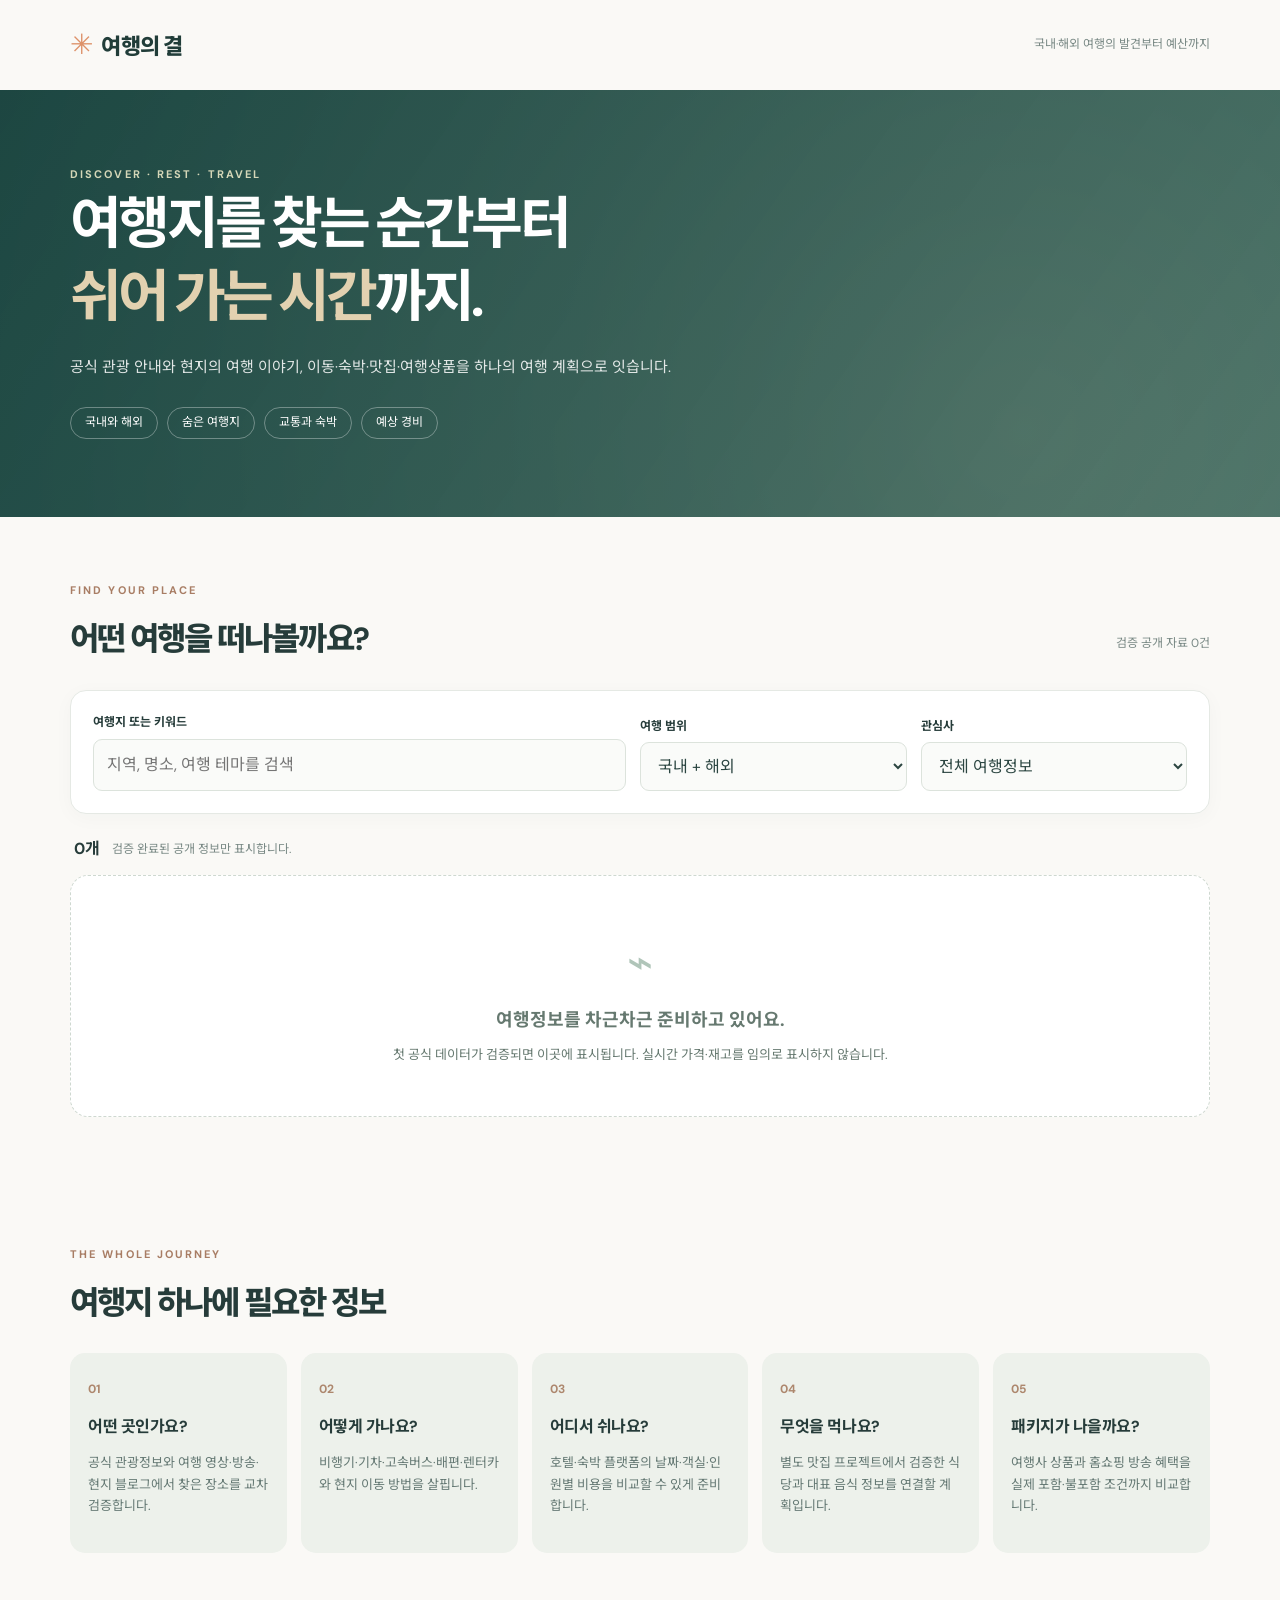
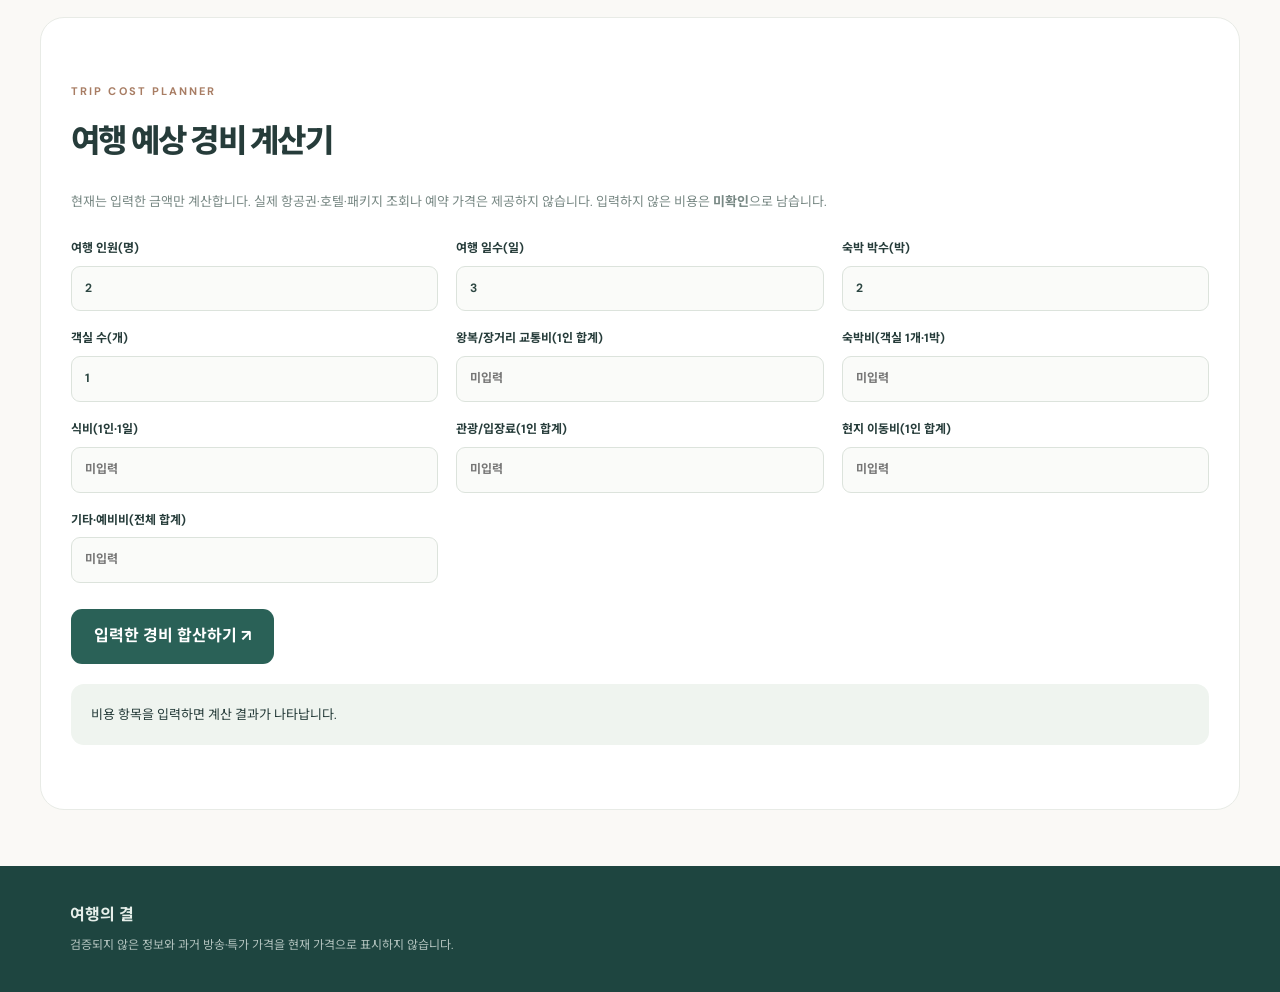
==== index.html @ ae29f983 "Build responsive travel discovery UI with honest budget calculator" ====
<!doctype html>
<html lang="ko">
<head>
  <meta charset="utf-8">
  <meta name="viewport" content="width=device-width,initial-scale=1">
  <meta name="theme-color" content="#f6f5f0">
  <meta name="description" content="국내·해외 여행지, 쉼과 휴식, 교통·숙박·패키지·맛집을 한 동선으로 탐색하는 여행정보 서비스 준비 화면입니다.">
  <title>여행의 결 | 여행·관광·쉼·휴식</title>
  <link rel="stylesheet" href="./styles.css">
  <script type="module" src="./app.js"></script>
</head>
<body>
  <header class="sitebar">
    <a class="brand" href="./" aria-label="여행의 결 홈"><span class="brand-mark">✳</span> 여행의 결</a>
    <span class="muted small">국내·해외 여행의 발견부터 예산까지</span>
  </header>
  <main>
    <section class="hero">
      <div class="hero-inner">
        <span class="eyebrow">DISCOVER · REST · TRAVEL</span>
        <h1>여행지를 찾는 순간부터<br><em>쉬어 가는 시간</em>까지.</h1>
        <p>공식 관광 안내와 현지의 여행 이야기, 이동·숙박·맛집·여행상품을 하나의 여행 계획으로 잇습니다.</p>
        <div class="hero-points"><span>국내와 해외</span><span>숨은 여행지</span><span>교통과 숙박</span><span>예상 경비</span></div>
      </div>
    </section>

    <section class="section" aria-labelledby="discover-title">
      <div class="section-head">
        <div><p class="eyebrow">FIND YOUR PLACE</p><h2 id="discover-title">어떤 여행을 떠나볼까요?</h2></div>
        <p class="muted" id="data-status" role="status">검증된 여행정보 확인 중</p>
      </div>
      <div class="filters">
        <div class="field grow"><label for="search">여행지 또는 키워드</label><input id="search" type="search" placeholder="지역, 명소, 여행 테마를 검색" autocomplete="off"></div>
        <div class="field"><label for="scope">여행 범위</label><select id="scope"><option value="all">국내 + 해외</option><option value="KR">국내</option><option value="overseas">해외</option></select></div>
        <div class="field"><label for="kind">관심사</label><select id="kind"><option value="all">전체 여행정보</option><option value="sight">관광지</option><option value="festival">축제·행사</option><option value="relax">쉼·휴식</option><option value="hidden">숨은 명소</option><option value="transport">교통</option><option value="lodging">숙박</option><option value="package">패키지·홈쇼핑</option><option value="dining">맛집</option></select></div>
      </div>
      <div class="resultbar"><strong id="result-count">0개</strong><span class="muted small">검증 완료된 공개 정보만 표시합니다.</span></div>
      <div id="results" class="result-grid" aria-live="polite"></div>
      <div id="empty" class="empty"><span class="empty-icon">⌁</span><h3>여행정보를 차근차근 준비하고 있어요.</h3><p>첫 공식 데이터가 검증되면 이곳에 표시됩니다. 실시간 가격·재고를 임의로 표시하지 않습니다.</p></div>
    </section>

    <section class="section">
      <div class="section-head"><div><p class="eyebrow">THE WHOLE JOURNEY</p><h2>여행지 하나에 필요한 정보</h2></div></div>
      <div class="topics">
        <article><span>01</span><h3>어떤 곳인가요?</h3><p>공식 관광정보와 여행 영상·방송·현지 블로그에서 찾은 장소를 교차 검증합니다.</p></article>
        <article><span>02</span><h3>어떻게 가나요?</h3><p>비행기·기차·고속버스·배편·렌터카와 현지 이동 방법을 살핍니다.</p></article>
        <article><span>03</span><h3>어디서 쉬나요?</h3><p>호텔·숙박 플랫폼의 날짜·객실·인원별 비용을 비교할 수 있게 준비합니다.</p></article>
        <article><span>04</span><h3>무엇을 먹나요?</h3><p>별도 맛집 프로젝트에서 검증한 식당과 대표 음식 정보를 연결할 계획입니다.</p></article>
        <article><span>05</span><h3>패키지가 나을까요?</h3><p>여행사 상품과 홈쇼핑 방송 혜택을 실제 포함·불포함 조건까지 비교합니다.</p></article>
      </div>
    </section>

    <section class="section budget-section" id="budget">
      <div class="section-head"><div><p class="eyebrow">TRIP COST PLANNER</p><h2>여행 예상 경비 계산기</h2></div></div>
      <p class="muted">현재는 입력한 금액만 계산합니다. 실제 항공권·호텔·패키지 조회나 예약 가격은 제공하지 않습니다. 입력하지 않은 비용은 <strong>미확인</strong>으로 남습니다.</p>
      <form id="budget-form">
        <div class="form-grid">
          <label>여행 인원(명)<input name="people" type="number" min="1" step="1" value="2" required></label>
          <label>여행 일수(일)<input name="days" type="number" min="1" step="1" value="3" required></label>
          <label>숙박 박수(박)<input name="nights" type="number" min="0" step="1" value="2" required></label>
          <label>객실 수(개)<input name="rooms" type="number" min="1" step="1" value="1" required></label>
          <label>왕복/장거리 교통비(1인 합계)<input name="transport" type="number" min="0" step="1" placeholder="미입력"></label>
          <label>숙박비(객실 1개·1박)<input name="roomNight" type="number" min="0" step="1" placeholder="미입력"></label>
          <label>식비(1인·1일)<input name="foodDaily" type="number" min="0" step="1" placeholder="미입력"></label>
          <label>관광/입장료(1인 합계)<input name="admissions" type="number" min="0" step="1" placeholder="미입력"></label>
          <label>현지 이동비(1인 합계)<input name="localTransport" type="number" min="0" step="1" placeholder="미입력"></label>
          <label>기타·예비비(전체 합계)<input name="reserve" type="number" min="0" step="1" placeholder="미입력"></label>
        </div>
        <button type="submit">입력한 경비 합산하기 ↗</button>
      </form>
      <div id="budget-result" class="budget-result" role="status" aria-live="polite"><p>비용 항목을 입력하면 계산 결과가 나타납니다.</p></div>
    </section>
  </main>
  <footer><strong>여행의 결</strong><p>검증되지 않은 정보와 과거 방송·특가 가격을 현재 가격으로 표시하지 않습니다.</p></footer>
</body>
</html>
---- styles.css ----
@import url('https://fonts.googleapis.com/css2?family=DM+Sans:wght@400;500;600;700&family=Noto+Sans+KR:wght@400;500;600;700;800&display=swap');
:root{font-family:'DM Sans','Noto Sans KR',system-ui,sans-serif;color:#263c3a;background:#faf9f6;line-height:1.65}
*{box-sizing:border-box}body{margin:0}button,input,select{font:inherit}button{cursor:pointer}button:focus-visible,input:focus-visible,select:focus-visible,a:focus-visible{outline:3px solid #79b4a9;outline-offset:3px}
.sitebar{max-width:1200px;margin:auto;padding:22px 30px;display:flex;align-items:center;justify-content:space-between;gap:20px}.brand{text-decoration:none;color:#213d39;font-weight:800;letter-spacing:-.045em;font-size:22px}.brand-mark{color:#dd926a;font-size:28px;margin-right:5px}
.small{font-size:12px}.muted{color:#788884}.hero{background:linear-gradient(125deg,rgba(29,71,66,.93),rgba(63,111,101,.83)),radial-gradient(circle at 80% 80%,#d1b397,#163d39);color:white;min-height:370px}.hero-inner{max-width:1200px;margin:auto;padding:70px 30px 78px}.eyebrow{font-size:11px;font-weight:700;letter-spacing:.19em;color:#a87d64;margin:0 0 14px}.hero .eyebrow{color:#d5d7b8}.hero h1{font-size:clamp(34px,4.4vw,58px);letter-spacing:-.065em;line-height:1.3;margin:0 0 20px;font-weight:700}.hero h1 em{font-style:normal;color:#e2d1b0}.hero p{max-width:700px;font-size:15px;opacity:.86;line-height:1.9}.hero-points{display:flex;flex-wrap:wrap;gap:9px;margin-top:26px}.hero-points span{border:1px solid #ffffff55;border-radius:100px;padding:5px 14px;font-size:12px}
.section{max-width:1200px;margin:0 auto;padding:64px 30px}.section-head{display:flex;align-items:end;justify-content:space-between;gap:15px;margin-bottom:24px}.section-head h2{font-size:clamp(23px,3vw,32px);letter-spacing:-.055em;margin:0;font-weight:800}.section-head .muted{font-size:12px}
.filters{background:#fff;border:1px solid #e5e9e4;border-radius:16px;padding:22px;display:flex;gap:14px;align-items:end;flex-wrap:wrap;box-shadow:0 4px 20px #24413b08}.field{min-width:150px;flex:1}.field.grow{flex:2;min-width:220px}.field label{display:block;font-size:12px;font-weight:700;margin-bottom:6px}input,select{min-width:0;width:100%;padding:12px 13px;background:#fafbf9;border:1px solid #dce3dc;border-radius:9px;color:#2c4642}
.resultbar{display:flex;align-items:center;gap:12px;margin:22px 4px 12px}.result-grid{display:grid;grid-template-columns:repeat(3,minmax(0,1fr));gap:18px}.item{border:1px solid #e0e6df;border-radius:15px;background:white;padding:23px}.item h3{margin:6px 0;font-size:17px}.item .eyebrow{color:#7a948a}.item p{font-size:13px;color:#627570}.item-meta{font-size:12px;color:#8a9791}.empty{text-align:center;border:1px dashed #ced8d0;border-radius:18px;background:#fff;padding:50px 20px;color:#667970}.empty h3{font-size:18px;margin:8px 0}.empty p{font-size:13px;margin:0}.empty-icon{font-size:44px;color:#b0c5b9}
.topics{display:grid;grid-template-columns:repeat(5,minmax(0,1fr));gap:14px}.topics article{background:#edf1eb;padding:22px 18px;border-radius:15px;min-height:200px}.topics article span{color:#ad876d;font-weight:700;font-size:12px}.topics h3{font-size:16px;letter-spacing:-.03em;margin:12px 0}.topics p{color:#657974;font-size:13px;margin:0}
.budget-section{background:white;border-radius:24px;margin-bottom:56px;border:1px solid #e8ebe6}.budget-section>.muted{font-size:13px}.form-grid{display:grid;grid-template-columns:repeat(3,minmax(0,1fr));gap:18px;margin:26px 0}.form-grid label{display:block;font-size:12px;font-weight:700}.form-grid input{display:block;margin-top:7px}.budget-section button{border:0;border-radius:11px;background:#2a6157;color:white;font-weight:700;padding:14px 23px}.budget-result{margin-top:20px;padding:20px;background:#eff4ef;border-radius:13px}.budget-result p{margin:0;font-size:13px}.price-big{font-size:27px;font-weight:800;letter-spacing:-.03em}.cost-list{display:grid;grid-template-columns:repeat(2,minmax(0,1fr));gap:5px 18px;padding:0;list-style:none;font-size:13px}.cost-list li{display:flex;justify-content:space-between;border-bottom:1px solid #dbe3dc;padding:9px 0;gap:12px}footer{padding:36px 30px;background:#1e4540;color:#e6efea}footer>*{max-width:1140px;margin:0 auto;display:block}footer p{font-size:12px;opacity:.75;margin-top:8px}
@media(max-width:900px){.topics{grid-template-columns:repeat(2,minmax(0,1fr))}.result-grid{grid-template-columns:repeat(2,minmax(0,1fr))}.form-grid{grid-template-columns:repeat(2,minmax(0,1fr))}}
@media(max-width:600px){.sitebar{padding:16px}.sitebar .muted{display:none}.hero-inner{padding:55px 20px}.section{padding:45px 18px}.section-head{display:block}.filters{padding:15px}.field,.field.grow{min-width:100%}.topics{grid-template-columns:1fr}.topics article{min-height:auto}.result-grid{grid-template-columns:1fr}.form-grid{grid-template-columns:1fr}.budget-section{border-radius:0;margin-bottom:0}.hero h1{font-size:34px}}
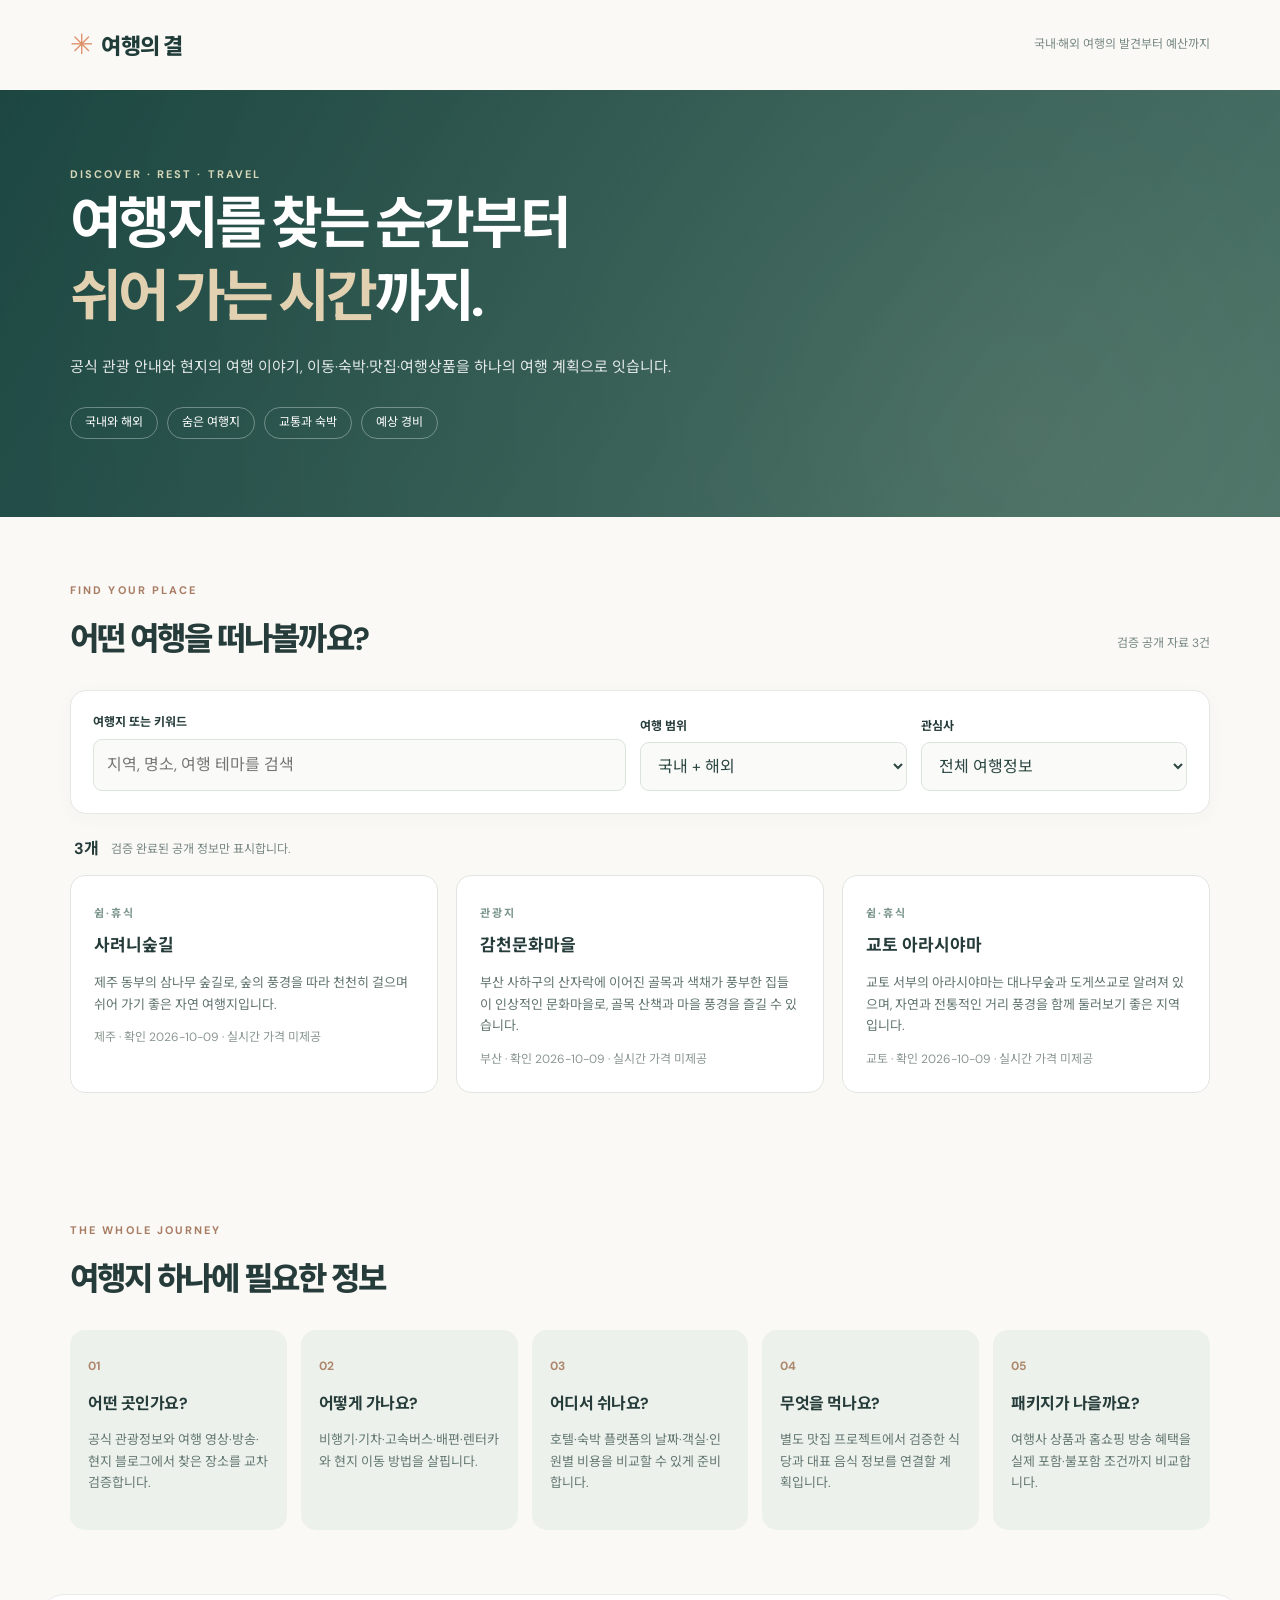
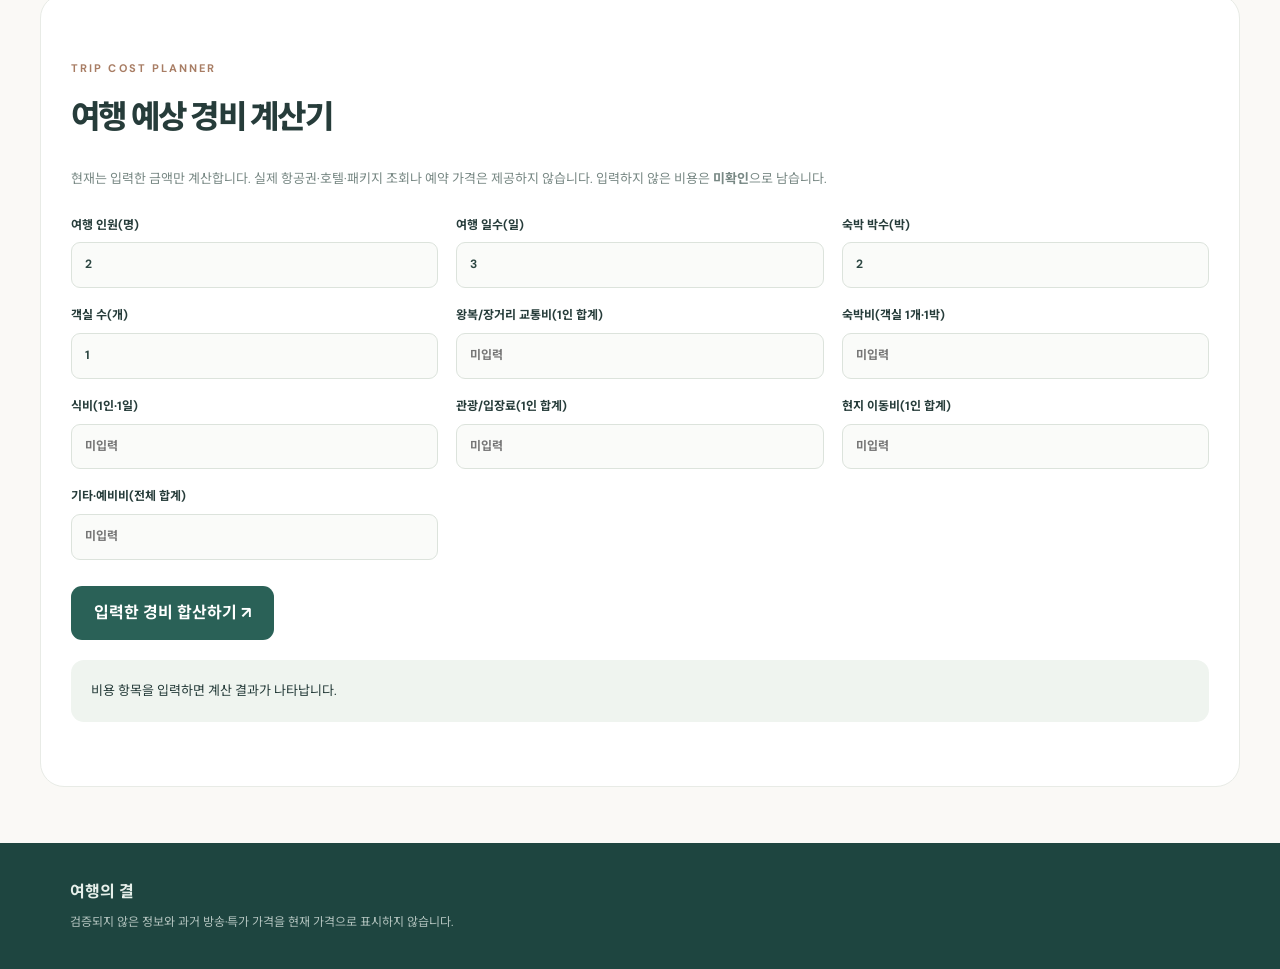
==== commit 7e743b65: "Link official destination cards to detailed planning view" ====
--- a/index.html
+++ b/index.html
@@ -24,7 +24,7 @@
       </div>
     </section>
 
-    <section class="section" aria-labelledby="discover-title">
+    <section class="section" id="discover-section" aria-labelledby="discover-title">
       <div class="section-head">
         <div><p class="eyebrow">FIND YOUR PLACE</p><h2 id="discover-title">어떤 여행을 떠나볼까요?</h2></div>
         <p class="muted" id="data-status" role="status">검증된 여행정보 확인 중</p>
@@ -38,6 +38,8 @@
       <div id="results" class="result-grid" aria-live="polite"></div>
       <div id="empty" class="empty"><span class="empty-icon">⌁</span><h3>여행정보를 차근차근 준비하고 있어요.</h3><p>첫 공식 데이터가 검증되면 이곳에 표시됩니다. 실시간 가격·재고를 임의로 표시하지 않습니다.</p></div>
     </section>
+
+    <section id="place-detail" class="section place-detail" aria-labelledby="detail-title" hidden></section>
 
     <section class="section">
       <div class="section-head"><div><p class="eyebrow">THE WHOLE JOURNEY</p><h2>여행지 하나에 필요한 정보</h2></div></div>
